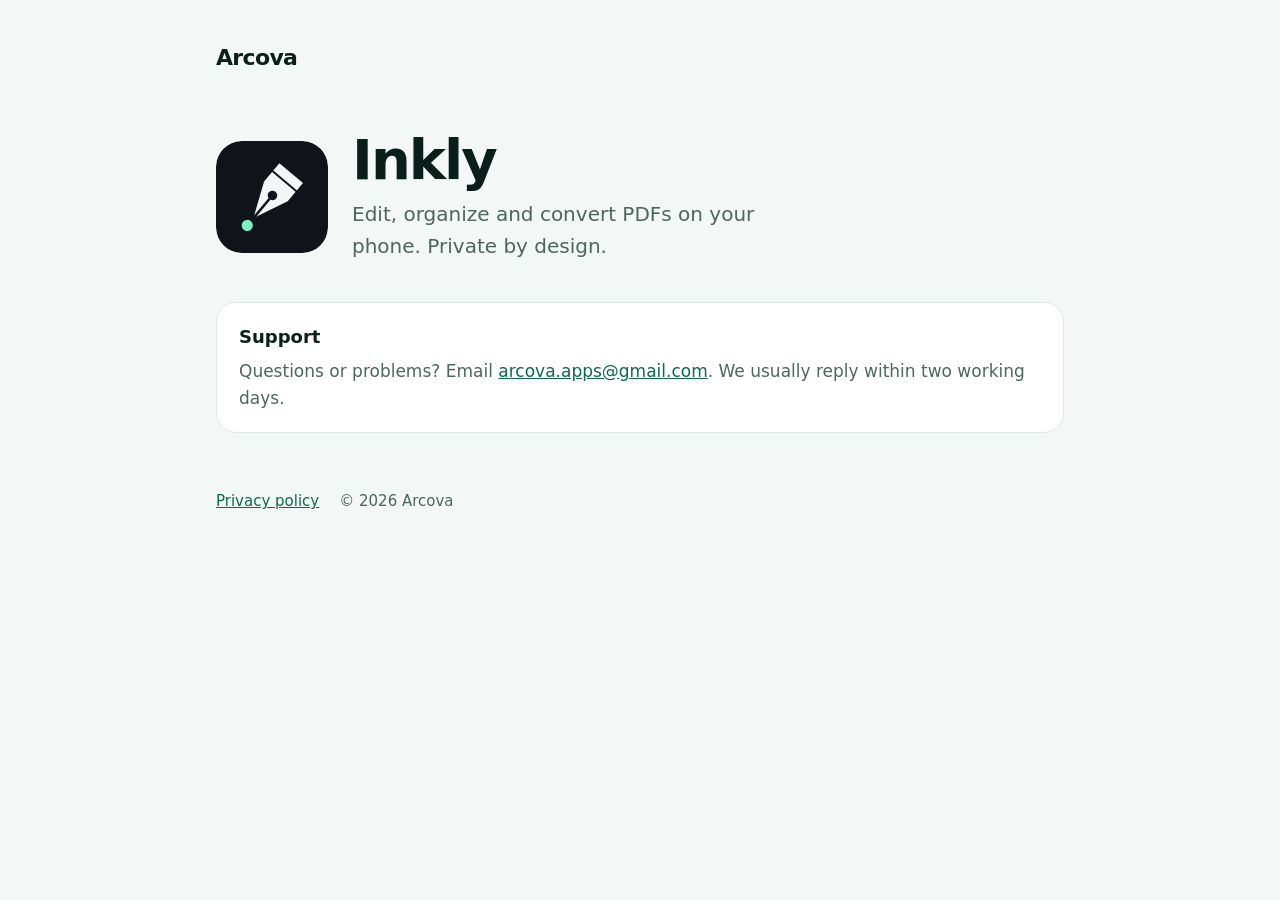
==== index.html @ a943d7a3 "Publish Arcova support page and Inkly privacy policy" ====
<!doctype html>
<html lang="en">
<head>
<meta charset="utf-8">
<meta name="viewport" content="width=device-width, initial-scale=1">
<title>Arcova · Inkly</title>
<meta name="description" content="Arcova makes Inkly, a private PDF editor and file converter for Android and iPhone.">
<link rel="icon" href="inkly.svg" type="image/svg+xml">
<style>
:root{--bg:#F3F7F5;--surface:#FFFFFF;--ink:#0B1F1A;--muted:#4E6660;--line:#E1E9E5;--accent:#0B6B4C;--hero:#0F3D30;--mint:#7CF2C1}
@media (prefers-color-scheme:dark){:root{--bg:#08130F;--surface:#11211B;--ink:#EAF4F0;--muted:#9DB3AB;--line:#1E332B;--accent:#7CF2C1;--hero:#14483A}}
*{box-sizing:border-box}
body{margin:0;background:var(--bg);color:var(--ink);font:17px/1.6 system-ui,-apple-system,"Segoe UI",Roboto,sans-serif}
main{max-width:880px;margin:0 auto;padding:40px 16px 80px}
.brand{font-weight:800;font-size:22px;letter-spacing:-0.03em;margin-bottom:56px}
.app{display:flex;gap:24px;align-items:center;flex-wrap:wrap}
.app img{width:112px;height:112px;border-radius:26px}
h1{font-size:clamp(36px,7vw,56px);line-height:1.05;letter-spacing:-0.035em;margin:0}
.lead{font-size:20px;color:var(--muted);margin:8px 0 0;max-width:34ch}
.card{margin-top:40px;background:var(--surface);border:1px solid var(--line);border-radius:20px;padding:20px 22px}
.card h2{margin:0 0 6px;font-size:18px}
.card p{margin:0;color:var(--muted)}
a{color:var(--accent)}
footer{margin-top:56px;color:var(--muted);font-size:15px;display:flex;gap:20px;flex-wrap:wrap}
</style>
</head>
<body>
<main>
<div class="brand">Arcova</div>
<div class="app">
<img src="inkly.svg" alt="Inkly app icon">
<div>
<h1>Inkly</h1>
<p class="lead">Edit, organize and convert PDFs on your phone. Private by design.</p>
</div>
</div>
<div class="card">
<h2>Support</h2>
<p>Questions or problems? Email <a href="mailto:arcova.apps@gmail.com">arcova.apps@gmail.com</a>. We usually reply within two working days.</p>
</div>
<footer><a href="privacy/">Privacy policy</a><span>© 2026 Arcova</span></footer>
</main>
</body>
</html>
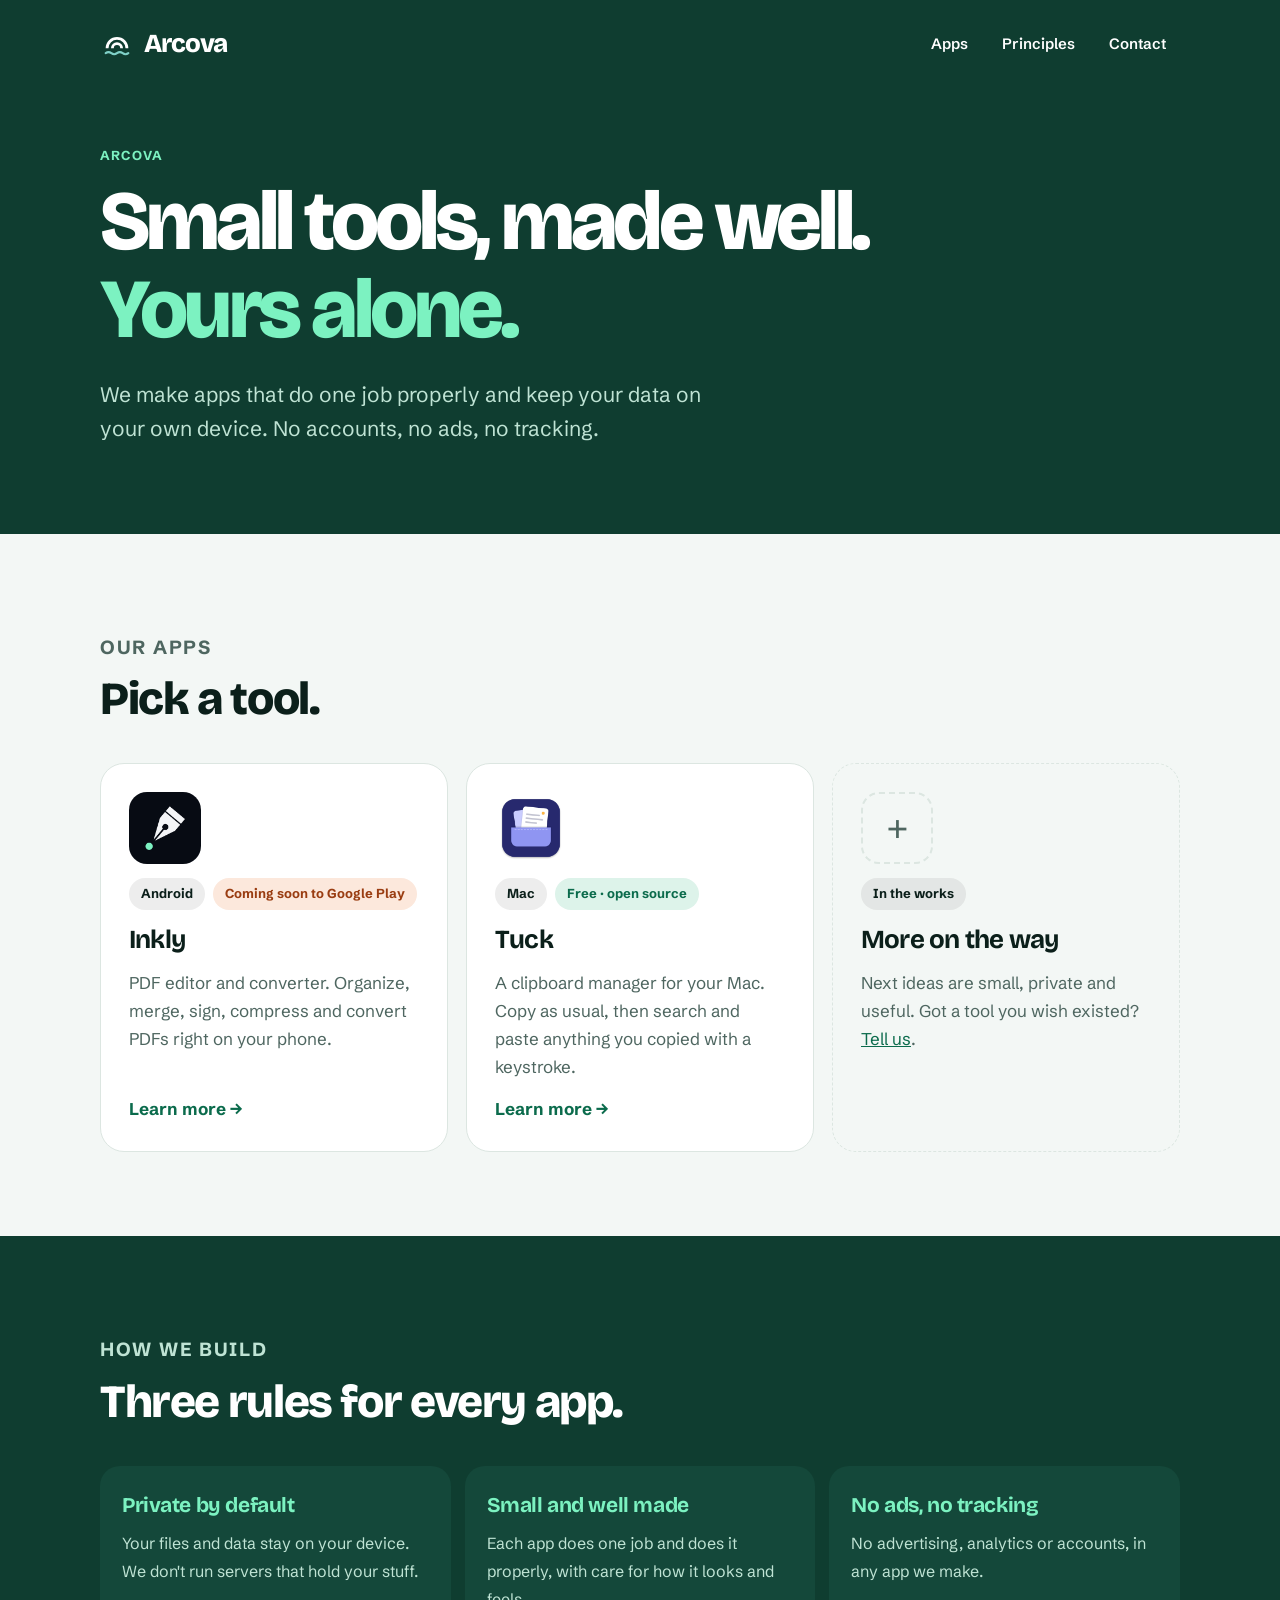
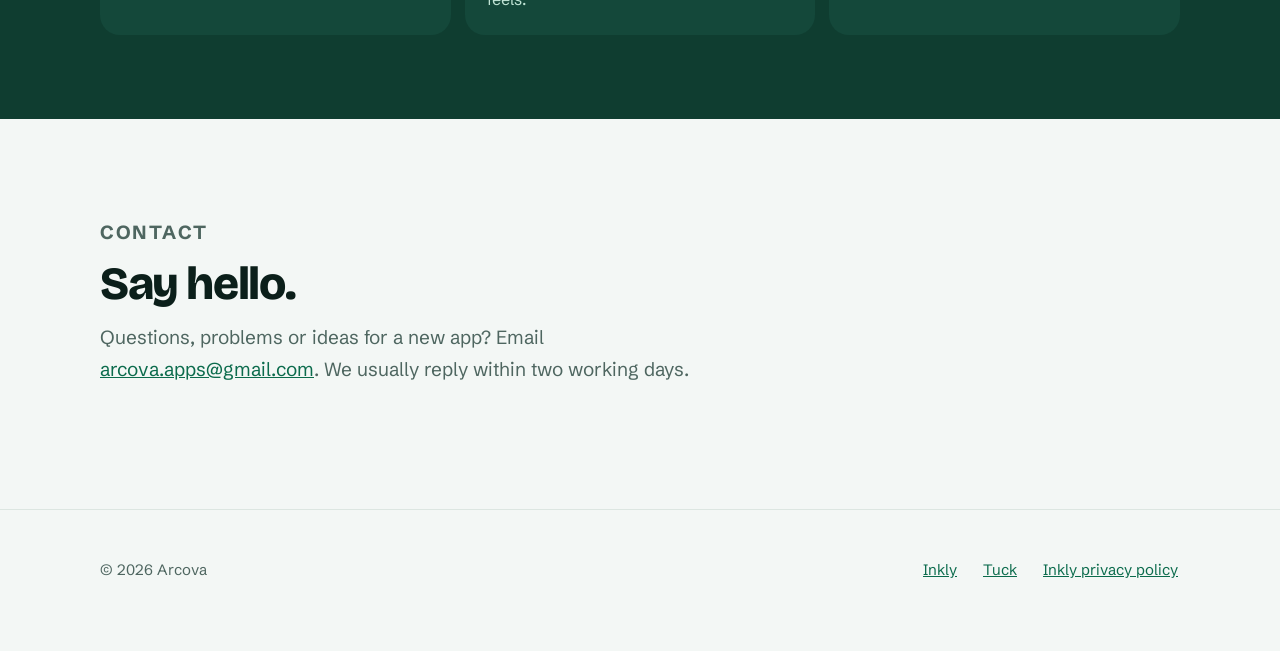
==== commit d7b6ce5e: "Turn the site into an Arcova app hub with Inkly and Tuck pages" ====
--- a/index.html
+++ b/index.html
@@ -3,42 +3,115 @@
 <head>
 <meta charset="utf-8">
 <meta name="viewport" content="width=device-width, initial-scale=1">
-<title>Arcova · Inkly</title>
-<meta name="description" content="Arcova makes Inkly, a private PDF editor and file converter for Android and iPhone.">
+<title>Arcova · Small, private tools</title>
+<meta name="description" content="Arcova makes small, well-made apps that keep your data on your device. Inkly for PDFs on your phone, Tuck for your Mac's clipboard.">
+<meta property="og:type" content="website">
+<meta property="og:title" content="Arcova: small, private tools">
+<meta property="og:description" content="Apps that work on your device, with no accounts, ads or tracking.">
+<meta property="og:url" content="https://aswin099.github.io/arcova/">
+<meta property="og:image" content="https://aswin099.github.io/arcova/img/og.png">
+<meta name="twitter:card" content="summary_large_image">
+<meta name="theme-color" content="#0F3D30">
 <link rel="icon" href="inkly.svg" type="image/svg+xml">
-<style>
-:root{--bg:#F3F7F5;--surface:#FFFFFF;--ink:#0B1F1A;--muted:#4E6660;--line:#E1E9E5;--accent:#0B6B4C;--hero:#0F3D30;--mint:#7CF2C1}
-@media (prefers-color-scheme:dark){:root{--bg:#08130F;--surface:#11211B;--ink:#EAF4F0;--muted:#9DB3AB;--line:#1E332B;--accent:#7CF2C1;--hero:#14483A}}
-*{box-sizing:border-box}
-body{margin:0;background:var(--bg);color:var(--ink);font:17px/1.6 system-ui,-apple-system,"Segoe UI",Roboto,sans-serif}
-main{max-width:880px;margin:0 auto;padding:40px 16px 80px}
-.brand{font-weight:800;font-size:22px;letter-spacing:-0.03em;margin-bottom:56px}
-.app{display:flex;gap:24px;align-items:center;flex-wrap:wrap}
-.app img{width:112px;height:112px;border-radius:26px}
-h1{font-size:clamp(36px,7vw,56px);line-height:1.05;letter-spacing:-0.035em;margin:0}
-.lead{font-size:20px;color:var(--muted);margin:8px 0 0;max-width:34ch}
-.card{margin-top:40px;background:var(--surface);border:1px solid var(--line);border-radius:20px;padding:20px 22px}
-.card h2{margin:0 0 6px;font-size:18px}
-.card p{margin:0;color:var(--muted)}
-a{color:var(--accent)}
-footer{margin-top:56px;color:var(--muted);font-size:15px;display:flex;gap:20px;flex-wrap:wrap}
-</style>
+<link rel="preload" href="fonts/bricolage.woff2" as="font" type="font/woff2" crossorigin>
+<link rel="stylesheet" href="site.css">
 </head>
 <body>
+
+<header class="hero hub-hero">
+  <div class="wrap">
+    <div class="top">
+      <a class="brand" href="./" aria-label="Arcova home">
+        <svg viewBox="0 0 48 48" fill="none" stroke-width="4" aria-hidden="true"><path d="M10 30A14 14 0 0 1 38 30M17.5 30A6.5 6.5 0 0 1 30.5 30" stroke="currentColor"/><path d="M8 37q4-3 8 0t8 0 8 0 8 0" stroke="#7FD1C7" stroke-width="3" stroke-linecap="round"/></svg>
+        Arcova
+      </a>
+      <nav aria-label="Main">
+        <ul>
+          <li><a href="#apps">Apps</a></li>
+          <li><a href="#principles">Principles</a></li>
+          <li><a href="#contact">Contact</a></li>
+        </ul>
+      </nav>
+    </div>
+    <div style="padding:56px 0 24px;max-width:780px">
+      <p class="eyebrow">Arcova</p>
+      <h1>Small tools, made well. <em>Yours alone.</em></h1>
+      <p class="lead">We make apps that do one job properly and keep your data on your own device. No accounts, no ads, no tracking.</p>
+    </div>
+  </div>
+</header>
+
 <main>
-<div class="brand">Arcova</div>
-<div class="app">
-<img src="inkly.svg" alt="Inkly app icon">
-<div>
-<h1>Inkly</h1>
-<p class="lead">Edit, organize and convert PDFs on your phone. Private by design.</p>
-</div>
-</div>
-<div class="card">
-<h2>Support</h2>
-<p>Questions or problems? Email <a href="mailto:arcova.apps@gmail.com">arcova.apps@gmail.com</a>. We usually reply within two working days.</p>
-</div>
-<footer><a href="privacy/">Privacy policy</a><span>© 2026 Arcova</span></footer>
+<section id="apps">
+  <div class="wrap">
+    <div class="head">
+      <p class="eyebrow">Our apps</p>
+      <h2>Pick a tool.</h2>
+    </div>
+    <div class="apps">
+
+      <article class="app-card">
+        <img src="img/icon.png" width="72" height="72" alt="">
+        <div class="badges"><span class="badge">Android</span><span class="badge soon">Coming soon to Google Play</span></div>
+        <h3><a href="inkly/">Inkly</a></h3>
+        <p>PDF editor and converter. Organize, merge, sign, compress and convert PDFs right on your phone.</p>
+        <span class="more" aria-hidden="true">Learn more →</span>
+      </article>
+
+      <article class="app-card">
+        <img src="img/tuck-icon.png" width="72" height="72" alt="">
+        <div class="badges"><span class="badge">Mac</span><span class="badge live">Free · open source</span></div>
+        <h3><a href="tuck/">Tuck</a></h3>
+        <p>A clipboard manager for your Mac. Copy as usual, then search and paste anything you copied with a keystroke.</p>
+        <span class="more" aria-hidden="true">Learn more →</span>
+      </article>
+
+      <article class="app-card next">
+        <div class="plus" aria-hidden="true">+</div>
+        <div class="badges"><span class="badge">In the works</span></div>
+        <h3>More on the way</h3>
+        <p>Next ideas are small, private and useful. Got a tool you wish existed? <a class="mail" href="mailto:arcova.apps@gmail.com?subject=App%20idea">Tell us</a>.</p>
+      </article>
+
+    </div>
+  </div>
+</section>
+
+<section class="band" id="principles">
+  <div class="wrap">
+    <div class="head">
+      <p class="eyebrow">How we build</p>
+      <h2>Three rules for every app.</h2>
+    </div>
+    <ul class="facts">
+      <li><b>Private by default</b><span>Your files and data stay on your device. We don't run servers that hold your stuff.</span></li>
+      <li><b>Small and well made</b><span>Each app does one job and does it properly, with care for how it looks and feels.</span></li>
+      <li><b>No ads, no tracking</b><span>No advertising, analytics or accounts, in any app we make.</span></li>
+    </ul>
+  </div>
+</section>
+
+<section id="contact">
+  <div class="wrap">
+    <div class="head">
+      <p class="eyebrow">Contact</p>
+      <h2>Say hello.</h2>
+      <p>Questions, problems or ideas for a new app? Email <a href="mailto:arcova.apps@gmail.com">arcova.apps@gmail.com</a>. We usually reply within two working days.</p>
+    </div>
+  </div>
+</section>
 </main>
+
+<footer>
+  <div class="wrap">
+    <span>© 2026 Arcova</span>
+    <ul>
+      <li><a href="inkly/">Inkly</a></li>
+      <li><a href="tuck/">Tuck</a></li>
+      <li><a href="privacy/">Inkly privacy policy</a></li>
+    </ul>
+  </div>
+</footer>
+
 </body>
 </html>
--- a/site.css
+++ b/site.css
@@ -0,0 +1,181 @@
+/* Arcova / Inkly site. One stylesheet, no scripts, no third-party requests. */
+@font-face{font-family:Bricolage;src:url(fonts/bricolage.woff2) format("woff2");font-weight:200 800;font-display:swap}
+@font-face{font-family:Schibsted;src:url(fonts/schibsted.woff2) format("woff2");font-weight:400 900;font-display:swap}
+
+:root{
+  color-scheme:light dark;
+  --bg:#F3F7F5;--surface:#FFFFFF;--ink:#0B1F1A;--muted:#4E6660;--line:#DCE6E1;
+  --accent:#0B6B4C;--mint:#7CF2C1;--forest:#0F3D30;--forest-2:#14483A;--on-forest:#FFFFFF;--on-forest-muted:#BFE3D4;
+  --radius:20px;--wrap:1120px;
+  --display:Bricolage,"Avenir Next",system-ui,sans-serif;
+  --body:Schibsted,system-ui,-apple-system,"Segoe UI",Roboto,sans-serif;
+}
+@media (prefers-color-scheme:dark){
+  :root{--bg:#08130F;--surface:#11211B;--ink:#EAF4F0;--muted:#9DB3AB;--line:#1E332B;--accent:#7CF2C1;--forest:#0F3D30;--forest-2:#14483A}
+}
+*{box-sizing:border-box}
+html{scroll-behavior:smooth;-webkit-text-size-adjust:100%}
+@media (prefers-reduced-motion:reduce){html{scroll-behavior:auto}*{animation:none!important;transition:none!important}}
+body{margin:0;background:var(--bg);color:var(--ink);font:17px/1.65 var(--body)}
+img{max-width:100%;height:auto;display:block}
+a{color:var(--accent)}
+a:focus-visible,summary:focus-visible{outline:3px solid var(--mint);outline-offset:3px;border-radius:6px}
+.wrap{max-width:var(--wrap);margin:0 auto;padding:0 20px}
+.sr{position:absolute;width:1px;height:1px;overflow:hidden;clip:rect(0 0 0 0);white-space:nowrap}
+h1,h2,h3{font-family:var(--display);letter-spacing:-.03em;line-height:1.05;margin:0}
+h2{font-size:clamp(30px,5vw,46px);font-weight:800}
+h3{font-size:20px;font-weight:700;letter-spacing:-.02em;line-height:1.2}
+p{margin:0}
+.eyebrow{font-size:13px;font-weight:700;letter-spacing:.09em;text-transform:uppercase;color:var(--accent);margin-bottom:12px}
+.lead{font-size:clamp(18px,2.4vw,21px);color:var(--muted);max-width:44ch}
+
+/* header */
+.top{display:flex;align-items:center;justify-content:space-between;padding:22px 0}
+.brand{font-family:var(--display);font-weight:800;font-size:26px;letter-spacing:-.04em;color:inherit;text-decoration:none;display:flex;align-items:center;gap:10px}
+.brand svg{width:34px;height:34px}
+nav ul{display:flex;gap:6px;list-style:none;margin:0;padding:0}
+nav a{display:block;padding:10px 14px;border-radius:999px;text-decoration:none;color:inherit;font-weight:600;font-size:15px}
+nav a:hover{background:rgba(127,127,127,.16)}
+@media (max-width:560px){nav li:nth-child(1){display:none}}
+
+/* hero */
+.hero{background:var(--forest);color:var(--on-forest);overflow:hidden}
+.hero .brand,.hero nav a{color:var(--on-forest)}
+.hero-grid{display:grid;gap:40px;align-items:center;padding:28px 0 0}
+@media (min-width:900px){.hero-grid{grid-template-columns:1.05fr .95fr;padding-top:36px}}
+.hero h1{font-size:clamp(44px,8vw,84px);font-weight:800;letter-spacing:-.045em}
+.hero h1 em{font-style:normal;color:var(--mint)}
+.hero .lead{color:var(--on-forest-muted);margin-top:22px}
+.hero .eyebrow{color:var(--mint)}
+.cta{display:flex;flex-wrap:wrap;gap:12px;margin-top:30px;align-items:center}
+.pill{display:inline-flex;align-items:center;gap:10px;padding:14px 22px;border-radius:999px;font-weight:700;font-size:16px;text-decoration:none}
+.pill.main{background:var(--mint);color:#0B1F1A}
+.pill.ghost{border:1.5px solid rgba(255,255,255,.35);color:var(--on-forest)}
+.pill svg{width:20px;height:20px}
+.note{color:var(--on-forest-muted);font-size:14px;margin-top:14px}
+.phones{position:relative;height:calc(min(250px,46vw)*2.05);display:flex;justify-content:center;align-items:flex-end}
+.phone{position:absolute;bottom:-60px;width:min(250px,46vw);aspect-ratio:9/19.4;background:#0B0C0E;border-radius:38px;padding:8px;box-shadow:0 30px 60px rgba(0,0,0,.35)}
+.phone img{width:100%;height:100%;border-radius:30px;object-fit:cover;object-position:top}
+.phone.front{left:50%;transform:translateX(-22%);z-index:2}
+.phone.back{left:50%;transform:translateX(-92%) scale(.9) rotate(-4deg);transform-origin:bottom center;opacity:.95}
+.phone.third{display:none}
+@media (max-width:560px){.phone.back{transform:translateX(-84%) scale(.88) rotate(-4deg)}.phone.front{transform:translateX(-14%)}}
+
+/* sections */
+section{padding:84px 0}
+.head{max-width:640px;margin-bottom:40px}
+.head p{color:var(--muted);margin-top:14px;font-size:19px}
+.grid{display:grid;gap:16px;grid-template-columns:repeat(auto-fit,minmax(min(100%,300px),1fr))}
+.card{background:var(--surface);border:1px solid var(--line);border-radius:var(--radius);padding:24px}
+.card .ic{width:48px;height:48px;border-radius:50%;display:grid;place-items:center;margin-bottom:18px;background:#DDF3EA;color:#0B6B4C}
+.card .ic.b{background:#E0EEFB;color:#1B5C9E}.card .ic.p{background:#ECE3F5;color:#5D4A8A}.card .ic.o{background:#FCE8DC;color:#9A3D12}.card .ic.y{background:#F7F0D4;color:#6E5600}
+@media (prefers-color-scheme:dark){.card .ic{background:#15372B;color:#7CF2C1}.card .ic.b{background:#172838;color:#8CC4FF}.card .ic.p{background:#2A2236;color:#C9A6F2}.card .ic.o{background:#33231A;color:#FFB38A}.card .ic.y{background:#2E2914;color:#EBD27A}}
+.card svg{width:24px;height:24px}
+.card p{color:var(--muted);margin-top:8px;font-size:16px}
+
+/* gallery */
+.gallery{display:flex;gap:18px;overflow-x:auto;scroll-snap-type:x mandatory;padding:6px 20px 24px;margin:0 -20px;-webkit-overflow-scrolling:touch}
+.gallery figure{margin:0;flex:0 0 min(260px,68vw);scroll-snap-align:center}
+.gallery img{border-radius:28px;box-shadow:0 14px 34px rgba(11,31,26,.18);aspect-ratio:9/16;object-fit:cover;width:100%}
+@media (min-width:1000px){.gallery{overflow:visible;justify-content:space-between}.gallery figure{flex:1 1 0}}
+
+/* privacy band */
+.band{background:var(--forest);color:var(--on-forest)}
+.band .eyebrow{color:var(--mint)}
+.band .head p{color:var(--on-forest-muted)}
+.facts{display:grid;gap:14px;grid-template-columns:repeat(auto-fit,minmax(min(100%,230px),1fr));list-style:none;margin:0;padding:0}
+.facts li{background:var(--forest-2);border-radius:var(--radius);padding:22px}
+.facts b{display:block;font-family:var(--display);font-size:21px;letter-spacing:-.02em;margin-bottom:6px;color:var(--mint)}
+.facts span{color:var(--on-forest-muted);font-size:16px}
+.band a{color:var(--mint)}
+
+/* themes */
+.themes{display:flex;flex-wrap:wrap;gap:12px}
+.theme{display:flex;align-items:center;gap:10px;background:var(--surface);border:1px solid var(--line);border-radius:999px;padding:8px 18px 8px 8px;font-weight:600}
+.theme i{display:flex;border-radius:999px;overflow:hidden;width:44px;height:28px}
+.theme i b{flex:1}
+
+/* faq */
+details{background:var(--surface);border:1px solid var(--line);border-radius:16px;padding:0 22px;margin-bottom:10px}
+summary{cursor:pointer;list-style:none;padding:20px 0;font-weight:700;font-size:18px;display:flex;justify-content:space-between;gap:16px;align-items:center}
+summary::-webkit-details-marker{display:none}
+summary::after{content:"+";font-size:26px;line-height:1;color:var(--accent);flex:none}
+details[open] summary::after{content:"–"}
+details p{color:var(--muted);padding:0 0 22px;max-width:62ch}
+
+/* footer */
+footer{border-top:1px solid var(--line);padding:36px 0 56px;color:var(--muted);font-size:15px}
+footer .wrap{display:flex;flex-wrap:wrap;gap:12px 28px;justify-content:space-between;align-items:center}
+footer ul{display:flex;gap:22px;list-style:none;margin:0;padding:0;flex-wrap:wrap}
+
+/* privacy page */
+.doc{max-width:740px;margin:0 auto;padding:48px 20px 80px}
+.doc h1{font-size:clamp(36px,6vw,54px);font-weight:800;margin-bottom:10px}
+.doc h2{font-size:24px;letter-spacing:-.02em;margin:44px 0 10px}
+.doc p,.doc li{margin:0 0 12px}
+.doc ul{padding-left:22px;margin:0 0 12px}
+.meta{color:var(--muted);margin-bottom:30px}
+.glance{background:var(--forest);color:var(--on-forest);border-radius:var(--radius);padding:22px 24px;margin:0 0 30px}
+.glance strong{color:var(--mint)}
+.toc{display:flex;flex-wrap:wrap;gap:8px;margin:0 0 6px;padding:0;list-style:none}
+.toc a{display:block;padding:7px 14px;border:1px solid var(--line);border-radius:999px;text-decoration:none;color:inherit;font-size:15px;font-weight:600;background:var(--surface)}
+.toc a:hover{border-color:var(--accent)}
+.doc .top{padding:22px 0}
+
+/* comfortable tap targets for plain text links */
+footer a,.band p a{display:inline-block;padding:12px 2px}
+.doc .toc{padding-left:0}
+
+/* ---- app hub ---- */
+.hub-hero .lead{max-width:50ch}
+.apps{display:grid;gap:18px;grid-template-columns:repeat(auto-fit,minmax(min(100%,320px),1fr))}
+.app-card{position:relative;background:var(--surface);border:1px solid var(--line);border-radius:24px;padding:28px;display:flex;flex-direction:column;gap:14px;transition:transform .2s,border-color .2s}
+.app-card:hover{transform:translateY(-3px);border-color:var(--accent)}
+.app-card img{width:72px;height:72px;border-radius:18px}
+.app-card h3{font-size:26px;letter-spacing:-.03em}
+.app-card h3 a{color:inherit;text-decoration:none}
+.app-card h3 a::after{content:"";position:absolute;inset:0;border-radius:24px}
+.app-card p{color:var(--muted);font-size:17px}
+.app-card .more{margin-top:auto;font-weight:700;color:var(--accent)}
+.badges{display:flex;flex-wrap:wrap;gap:8px}
+.badge{font-size:13px;font-weight:700;padding:5px 12px;border-radius:999px;background:rgba(127,127,127,.14);color:var(--ink)}
+.badge.live{background:#DDF3EA;color:#0B6B4C}
+.badge.soon{background:#FCE8DC;color:#9A3D12}
+@media (prefers-color-scheme:dark){.badge.live{background:#15372B;color:#7CF2C1}.badge.soon{background:#33231A;color:#FFB38A}}
+.app-card.next{border-style:dashed;background:transparent}
+.app-card.next:hover{transform:none;border-color:var(--line)}
+.app-card.next .plus{width:72px;height:72px;border-radius:18px;border:2px dashed var(--line);display:grid;place-items:center;font-size:36px;color:var(--muted)}
+.app-card.next a.mail{position:relative;z-index:1}
+.hub-hero{padding-bottom:64px}
+
+/* ---- Tuck: indigo and amber ---- */
+.t-tuck{--bg:#F6F5FF;--surface:#FFFFFF;--ink:#14153A;--muted:#3B3D78;--line:#E1E0F5;--accent:#2B2D6E;--mint:#FFB547;--forest:#2B2D6E;--forest-2:#3A3D8A;--on-forest-muted:#D4D6FF}
+@media (prefers-color-scheme:dark){.t-tuck{--bg:#14153A;--surface:#1D1F4A;--ink:#F0F0FF;--muted:#B9BDF7;--line:#2C2F63;--accent:#C9CCFF;--forest:#2B2D6E;--forest-2:#3A3D8A}}
+.t-tuck .pill.main{color:#14153A}
+.t-tuck .card .ic,.t-tuck .card .ic.b,.t-tuck .card .ic.p{background:#E4E5FF;color:#2B2D6E}
+.t-tuck .card .ic.o,.t-tuck .card .ic.y{background:#FFF0D6;color:#7A4A00}
+@media (prefers-color-scheme:dark){.t-tuck .card .ic,.t-tuck .card .ic.b,.t-tuck .card .ic.p{background:#25275A;color:#C9CCFF}.t-tuck .card .ic.o,.t-tuck .card .ic.y{background:#3A2E14;color:#FFB547}}
+.t-tuck .badge.live{background:#E4E5FF;color:#2B2D6E}
+@media (prefers-color-scheme:dark){.t-tuck .badge.live{background:#25275A;color:#C9CCFF}}
+.t-tuck .band a,.t-tuck .hero a.plain{color:var(--mint)}
+.t-tuck .tuck-icon{width:88px;height:88px;border-radius:22px;margin-bottom:22px;box-shadow:0 10px 30px rgba(0,0,0,.3)}
+
+/* Tuck's popup, drawn in HTML (an illustration, not a screenshot) */
+.popup{width:min(360px,86vw);background:rgba(255,255,255,.96);color:#14153A;border-radius:18px;box-shadow:0 30px 60px rgba(0,0,0,.4);padding:10px;font-size:14px;line-height:1.35;border:1px solid rgba(20,21,58,.12)}
+.popup .search{display:flex;align-items:center;gap:8px;padding:10px 12px;border-radius:10px;background:#EEF;color:#3B3D78;margin-bottom:6px}
+.popup ul{list-style:none;margin:0;padding:0}
+.popup li{display:flex;align-items:center;gap:10px;padding:9px 12px;border-radius:9px}
+.popup li.sel{background:rgba(43,45,110,.14)}
+.popup li .pin{width:6px;height:6px;border-radius:50%;background:#FFB547;flex:none}
+.popup li span.t{flex:1;white-space:nowrap;overflow:hidden;text-overflow:ellipsis}
+.popup li kbd{font:600 12px var(--body);color:#5A5F8C}
+.popup .foot{display:flex;gap:14px;padding:8px 12px 2px;color:#5A5F8C;font-size:12px;border-top:1px solid rgba(20,21,58,.1);margin-top:6px}
+.popup .thumb{width:34px;height:22px;border-radius:5px;background:linear-gradient(135deg,#8E94F2,#FFB547);flex:none}
+.stage{display:grid;place-items:center;padding:20px 0 56px}
+kbd.k{display:inline-block;font:600 14px var(--body);padding:2px 9px;border-radius:7px;border:1px solid var(--line);background:var(--surface);min-width:34px;text-align:center}
+.keys{display:grid;gap:10px;grid-template-columns:repeat(auto-fit,minmax(min(100%,300px),1fr))}
+.keys div{display:flex;gap:14px;align-items:center;background:var(--surface);border:1px solid var(--line);border-radius:14px;padding:14px 18px}
+
+/* small screens: keep the header on one line, showing only the last two links when there are four */
+nav a{white-space:nowrap}
+@media (max-width:560px){nav ul:has(li:nth-child(4)) li:nth-child(-n+2){display:none}}
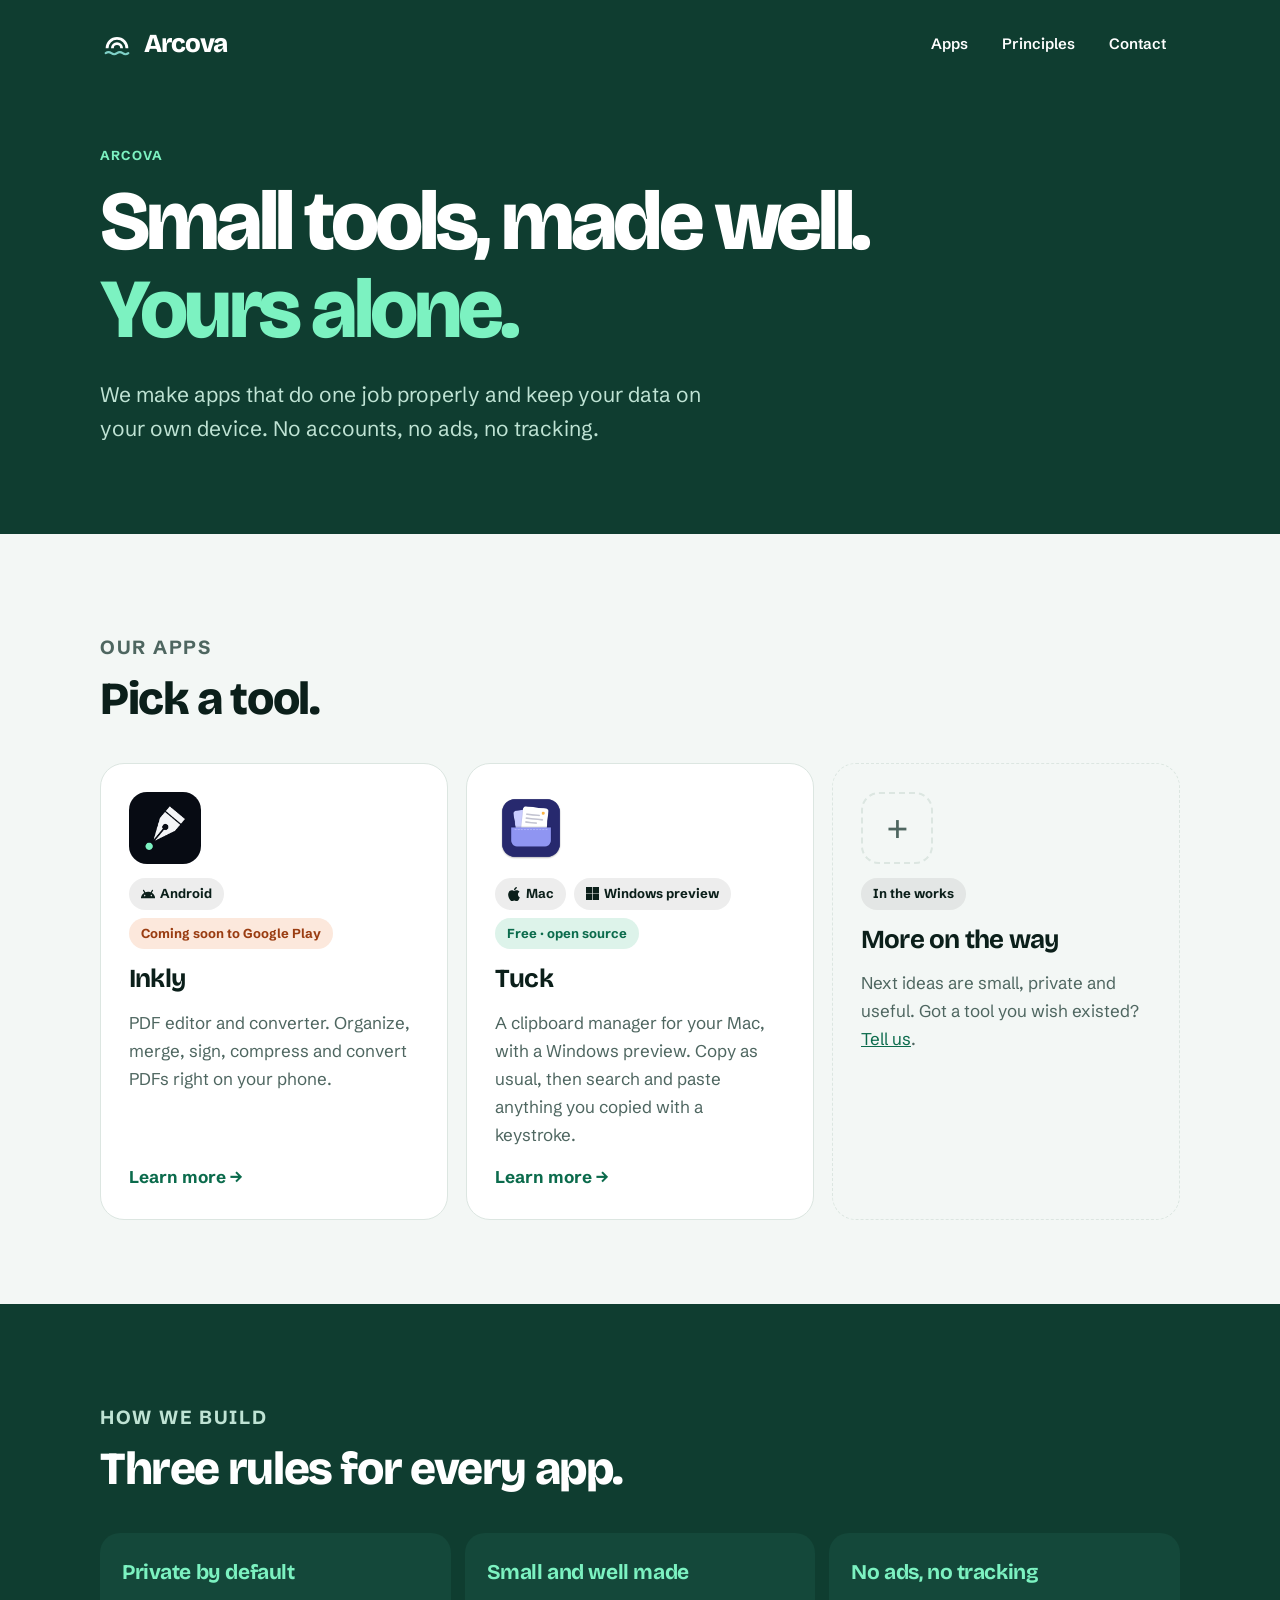
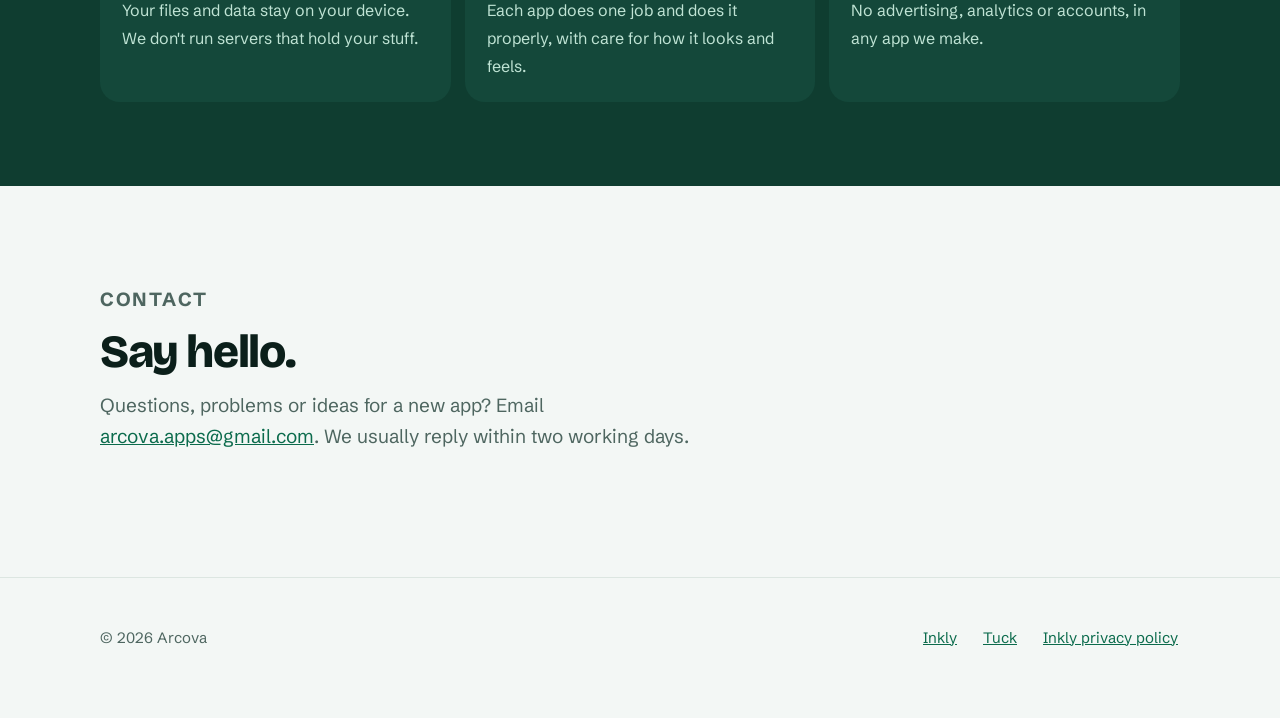
==== commit ff453165: "Show Android, Apple and Windows logos on the app cards and chips" ====
--- a/index.html
+++ b/index.html
@@ -52,7 +52,7 @@
 
       <article class="app-card">
         <img src="img/icon.png" width="72" height="72" alt="">
-        <div class="badges"><span class="badge">Android</span><span class="badge soon">Coming soon to Google Play</span></div>
+        <div class="badges"><span class="badge"><i class="plat android" aria-hidden="true"></i>Android</span><span class="badge soon">Coming soon to Google Play</span></div>
         <h3><a href="inkly/">Inkly</a></h3>
         <p>PDF editor and converter. Organize, merge, sign, compress and convert PDFs right on your phone.</p>
         <span class="more" aria-hidden="true">Learn more →</span>
@@ -60,9 +60,9 @@
 
       <article class="app-card">
         <img src="img/tuck-icon.png" width="72" height="72" alt="">
-        <div class="badges"><span class="badge">Mac</span><span class="badge live">Free · open source</span></div>
+        <div class="badges"><span class="badge"><i class="plat apple" aria-hidden="true"></i>Mac</span><span class="badge"><i class="plat windows" aria-hidden="true"></i>Windows preview</span><span class="badge live">Free · open source</span></div>
         <h3><a href="tuck/">Tuck</a></h3>
-        <p>A clipboard manager for your Mac. Copy as usual, then search and paste anything you copied with a keystroke.</p>
+        <p>A clipboard manager for your Mac, with a Windows preview. Copy as usual, then search and paste anything you copied with a keystroke.</p>
         <span class="more" aria-hidden="true">Learn more →</span>
       </article>
 
--- a/site.css
+++ b/site.css
@@ -179,3 +179,13 @@
 /* small screens: keep the header on one line, showing only the last two links when there are four */
 nav a{white-space:nowrap}
 @media (max-width:560px){nav ul:has(li:nth-child(4)) li:nth-child(-n+2){display:none}}
+
+/* platform logos (Simple Icons glyphs, drawn in the text colour) */
+.plat{display:inline-block;width:1.05em;height:1.05em;vertical-align:-.17em;margin-right:6px;background:currentColor;-webkit-mask:var(--m) center/contain no-repeat;mask:var(--m) center/contain no-repeat}
+.plat.android{--m:url(img/platform/android.svg)}
+.plat.apple{--m:url(img/platform/apple.svg)}
+.plat.windows{--m:url(img/platform/windows.svg)}
+.chips{display:flex;flex-wrap:wrap;gap:10px;margin-top:18px}
+.chip{display:inline-flex;align-items:center;padding:8px 15px;border-radius:999px;border:1px solid rgba(255,255,255,.3);font-size:14px;font-weight:700;color:var(--on-forest)}
+.chip.dim{font-weight:600;border-style:dashed;color:var(--on-forest-muted)}
+.badge .plat{margin-right:5px}
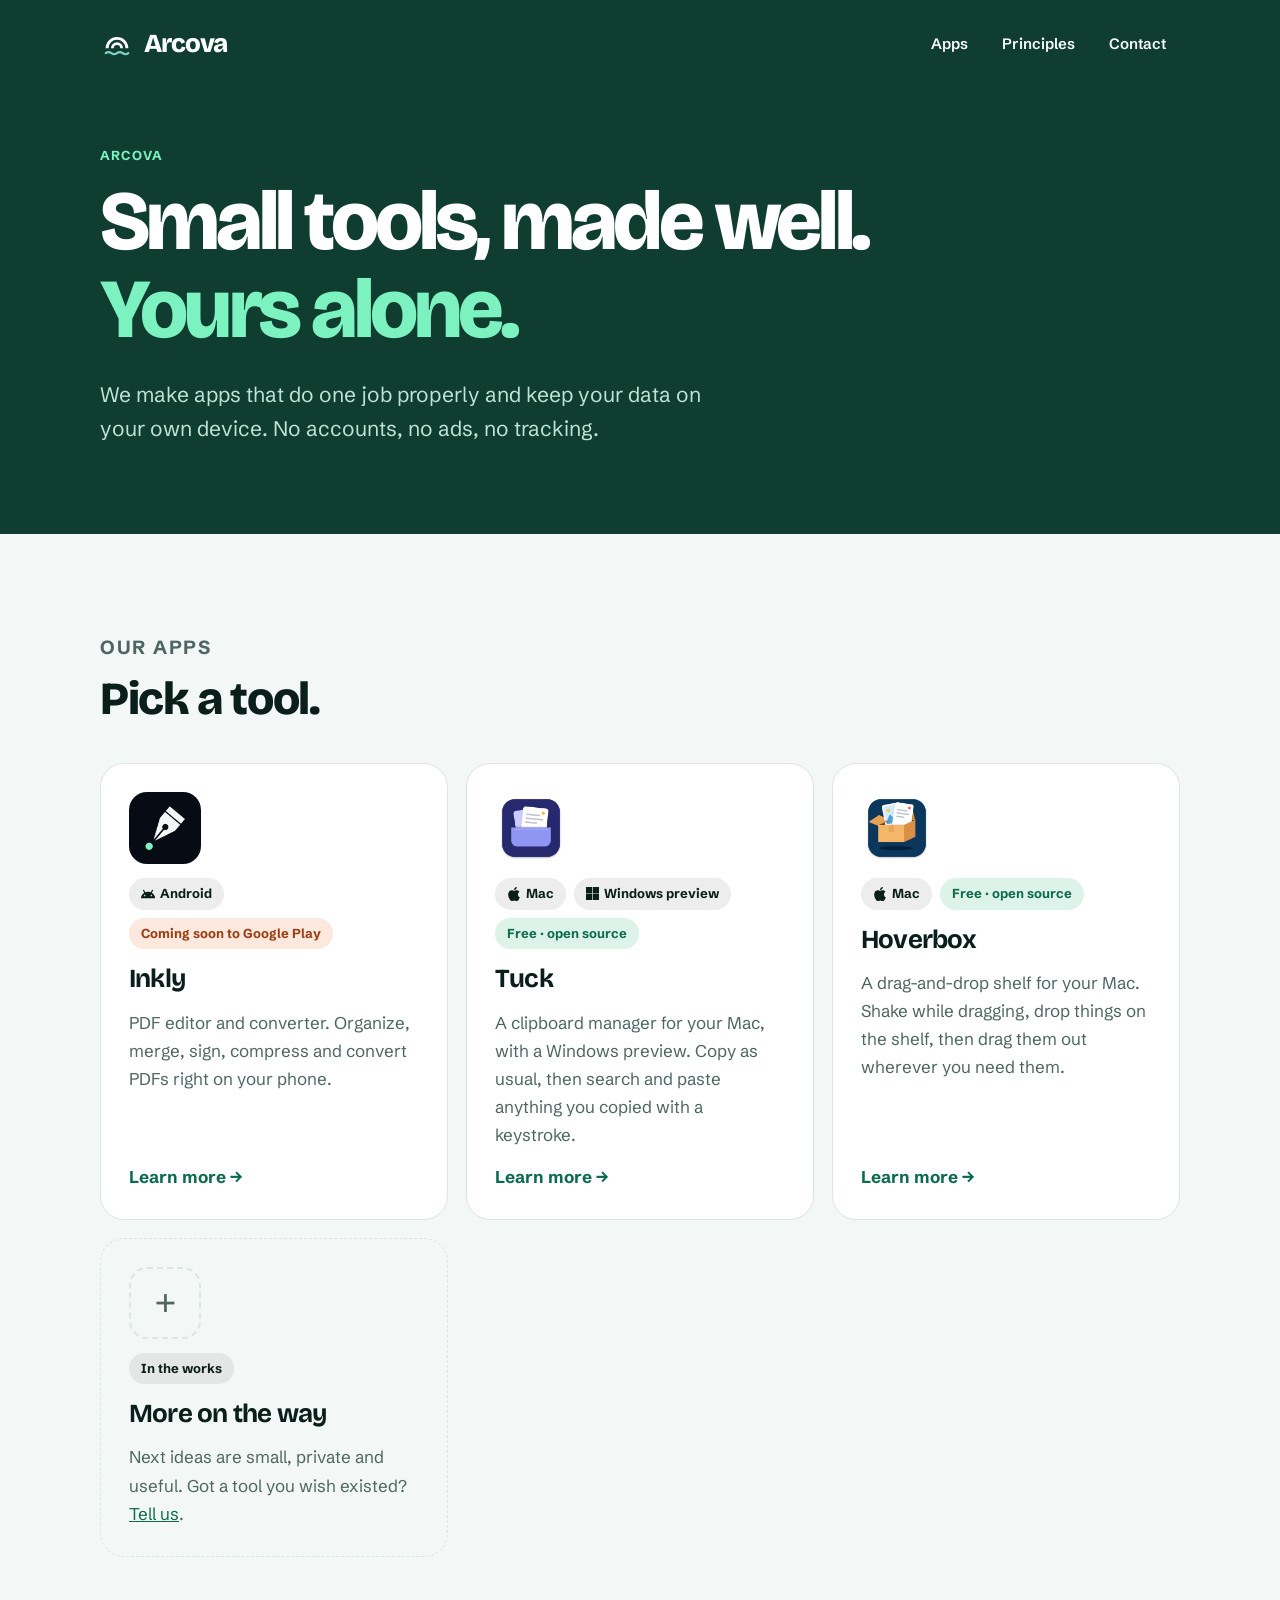
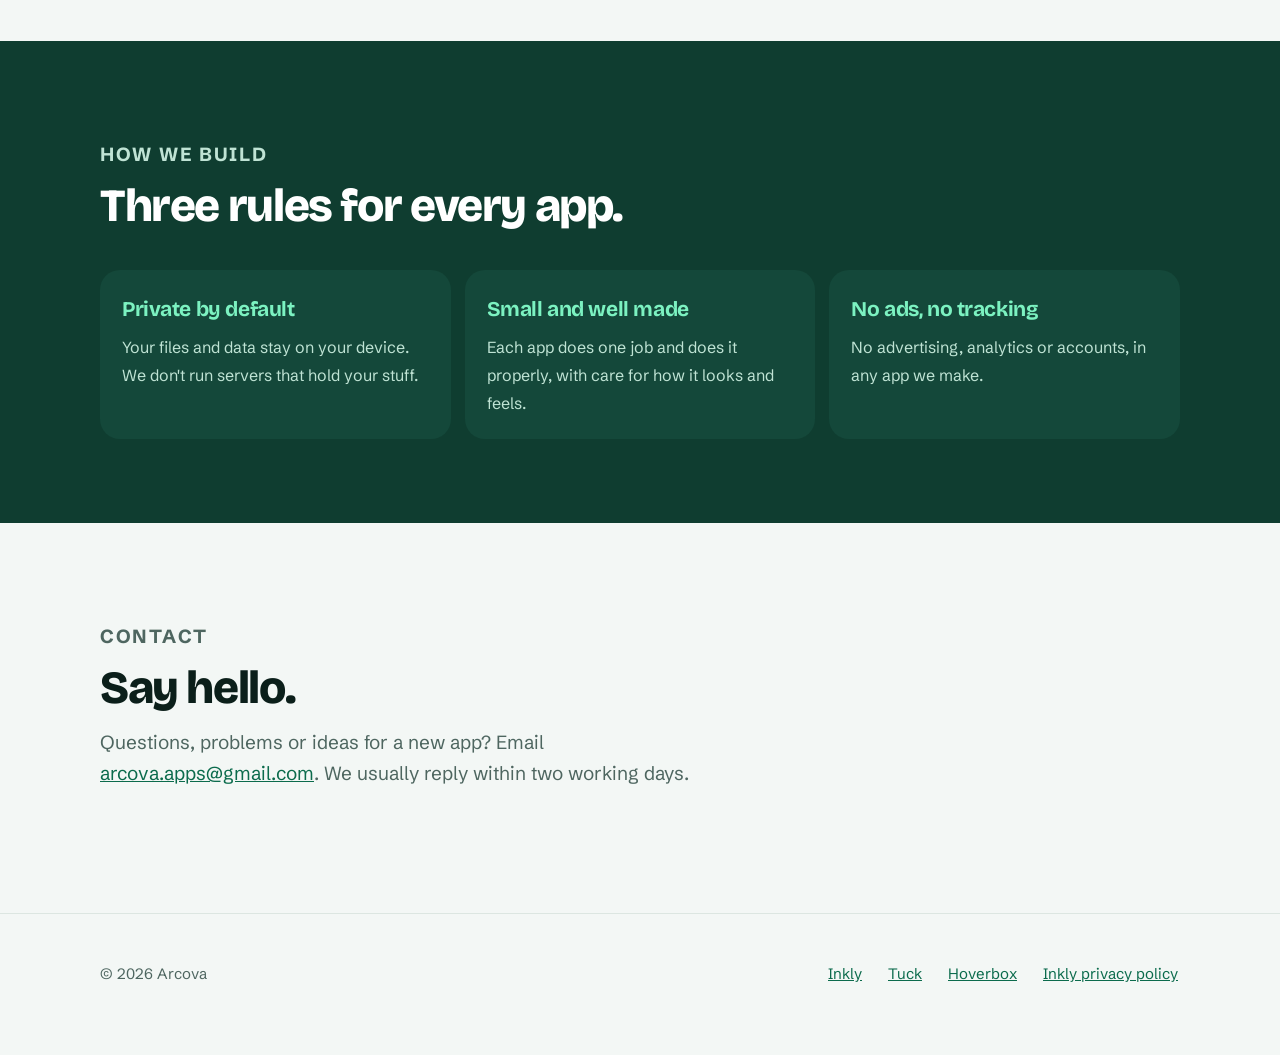
==== commit 41849dc7: "Add Hoverbox: its page, home card and footer link A drag-and-drop shelf for Mac: hoverbox/index.html" ====
--- a/index.html
+++ b/index.html
@@ -4,7 +4,7 @@
 <meta charset="utf-8">
 <meta name="viewport" content="width=device-width, initial-scale=1">
 <title>Arcova · Small, private tools</title>
-<meta name="description" content="Arcova makes small, well-made apps that keep your data on your device. Inkly for PDFs on your phone, Tuck for your Mac's clipboard.">
+<meta name="description" content="Arcova makes small, well-made apps that keep your data on your device. Inkly for PDFs on your phone, Tuck for your Mac's clipboard, Hoverbox for everything you drag.">
 <meta property="og:type" content="website">
 <meta property="og:title" content="Arcova: small, private tools">
 <meta property="og:description" content="Apps that work on your device, with no accounts, ads or tracking.">
@@ -12,7 +12,8 @@
 <meta property="og:image" content="https://aswin099.github.io/arcova/img/og.png">
 <meta name="twitter:card" content="summary_large_image">
 <meta name="theme-color" content="#0F3D30">
-<link rel="icon" href="inkly.svg" type="image/svg+xml">
+<link rel="icon" href="arcova.svg" type="image/svg+xml">
+<link rel="apple-touch-icon" href="img/arcova-icon.png">
 <link rel="preload" href="fonts/bricolage.woff2" as="font" type="font/woff2" crossorigin>
 <link rel="stylesheet" href="site.css">
 </head>
@@ -66,6 +67,14 @@
         <span class="more" aria-hidden="true">Learn more →</span>
       </article>
 
+      <article class="app-card">
+        <img src="img/hoverbox-icon.png" width="72" height="72" alt="">
+        <div class="badges"><span class="badge"><i class="plat apple" aria-hidden="true"></i>Mac</span><span class="badge live">Free · open source</span></div>
+        <h3><a href="hoverbox/">Hoverbox</a></h3>
+        <p>A drag-and-drop shelf for your Mac. Shake while dragging, drop things on the shelf, then drag them out wherever you need them.</p>
+        <span class="more" aria-hidden="true">Learn more →</span>
+      </article>
+
       <article class="app-card next">
         <div class="plus" aria-hidden="true">+</div>
         <div class="badges"><span class="badge">In the works</span></div>
@@ -108,6 +117,7 @@
     <ul>
       <li><a href="inkly/">Inkly</a></li>
       <li><a href="tuck/">Tuck</a></li>
+      <li><a href="hoverbox/">Hoverbox</a></li>
       <li><a href="privacy/">Inkly privacy policy</a></li>
     </ul>
   </div>
--- a/site.css
+++ b/site.css
@@ -160,6 +160,19 @@
 .t-tuck .band a,.t-tuck .hero a.plain{color:var(--mint)}
 .t-tuck .tuck-icon{width:88px;height:88px;border-radius:22px;margin-bottom:22px;box-shadow:0 10px 30px rgba(0,0,0,.3)}
 
+/* Hoverbox: ocean blue and cardboard */
+.t-hoverbox{--bg:#F4F8FC;--surface:#FFFFFF;--ink:#0F2338;--muted:#3E5B77;--line:#DCE6F0;--accent:#143A5C;--mint:#F4B66A;--forest:#143A5C;--forest-2:#1E4E78;--on-forest-muted:#CFE2F5}
+@media (prefers-color-scheme:dark){.t-hoverbox{--bg:#0D1F31;--surface:#142B43;--ink:#EEF5FB;--muted:#A9C3DA;--line:#23405C;--accent:#CFEAFF;--forest:#143A5C;--forest-2:#1E4E78}}
+.t-hoverbox .pill.main{color:#0F2338}
+.t-hoverbox .card .ic,.t-hoverbox .card .ic.b,.t-hoverbox .card .ic.p{background:#E1ECF7;color:#143A5C}
+.t-hoverbox .card .ic.o,.t-hoverbox .card .ic.y{background:#FDF0DF;color:#7A4A12}
+@media (prefers-color-scheme:dark){.t-hoverbox .card .ic,.t-hoverbox .card .ic.b,.t-hoverbox .card .ic.p{background:#1D3A57;color:#CFEAFF}.t-hoverbox .card .ic.o,.t-hoverbox .card .ic.y{background:#3A2A14;color:#F4B66A}}
+.t-hoverbox .badge.live{background:#E1ECF7;color:#143A5C}
+@media (prefers-color-scheme:dark){.t-hoverbox .badge.live{background:#1D3A57;color:#CFEAFF}}
+.t-hoverbox .band a,.t-hoverbox .hero a.plain{color:var(--mint)}
+.t-hoverbox .hoverbox-icon{width:88px;height:88px;border-radius:22px;margin-bottom:22px;box-shadow:0 10px 30px rgba(0,0,0,.3)}
+.shelf-shot{width:min(450px,88vw);height:auto;filter:drop-shadow(0 30px 50px rgba(0,0,0,.45))}
+
 /* Tuck's popup, drawn in HTML (an illustration, not a screenshot) */
 .popup{width:min(360px,86vw);background:rgba(255,255,255,.96);color:#14153A;border-radius:18px;box-shadow:0 30px 60px rgba(0,0,0,.4);padding:10px;font-size:14px;line-height:1.35;border:1px solid rgba(20,21,58,.12)}
 .popup .search{display:flex;align-items:center;gap:8px;padding:10px 12px;border-radius:10px;background:#EEF;color:#3B3D78;margin-bottom:6px}
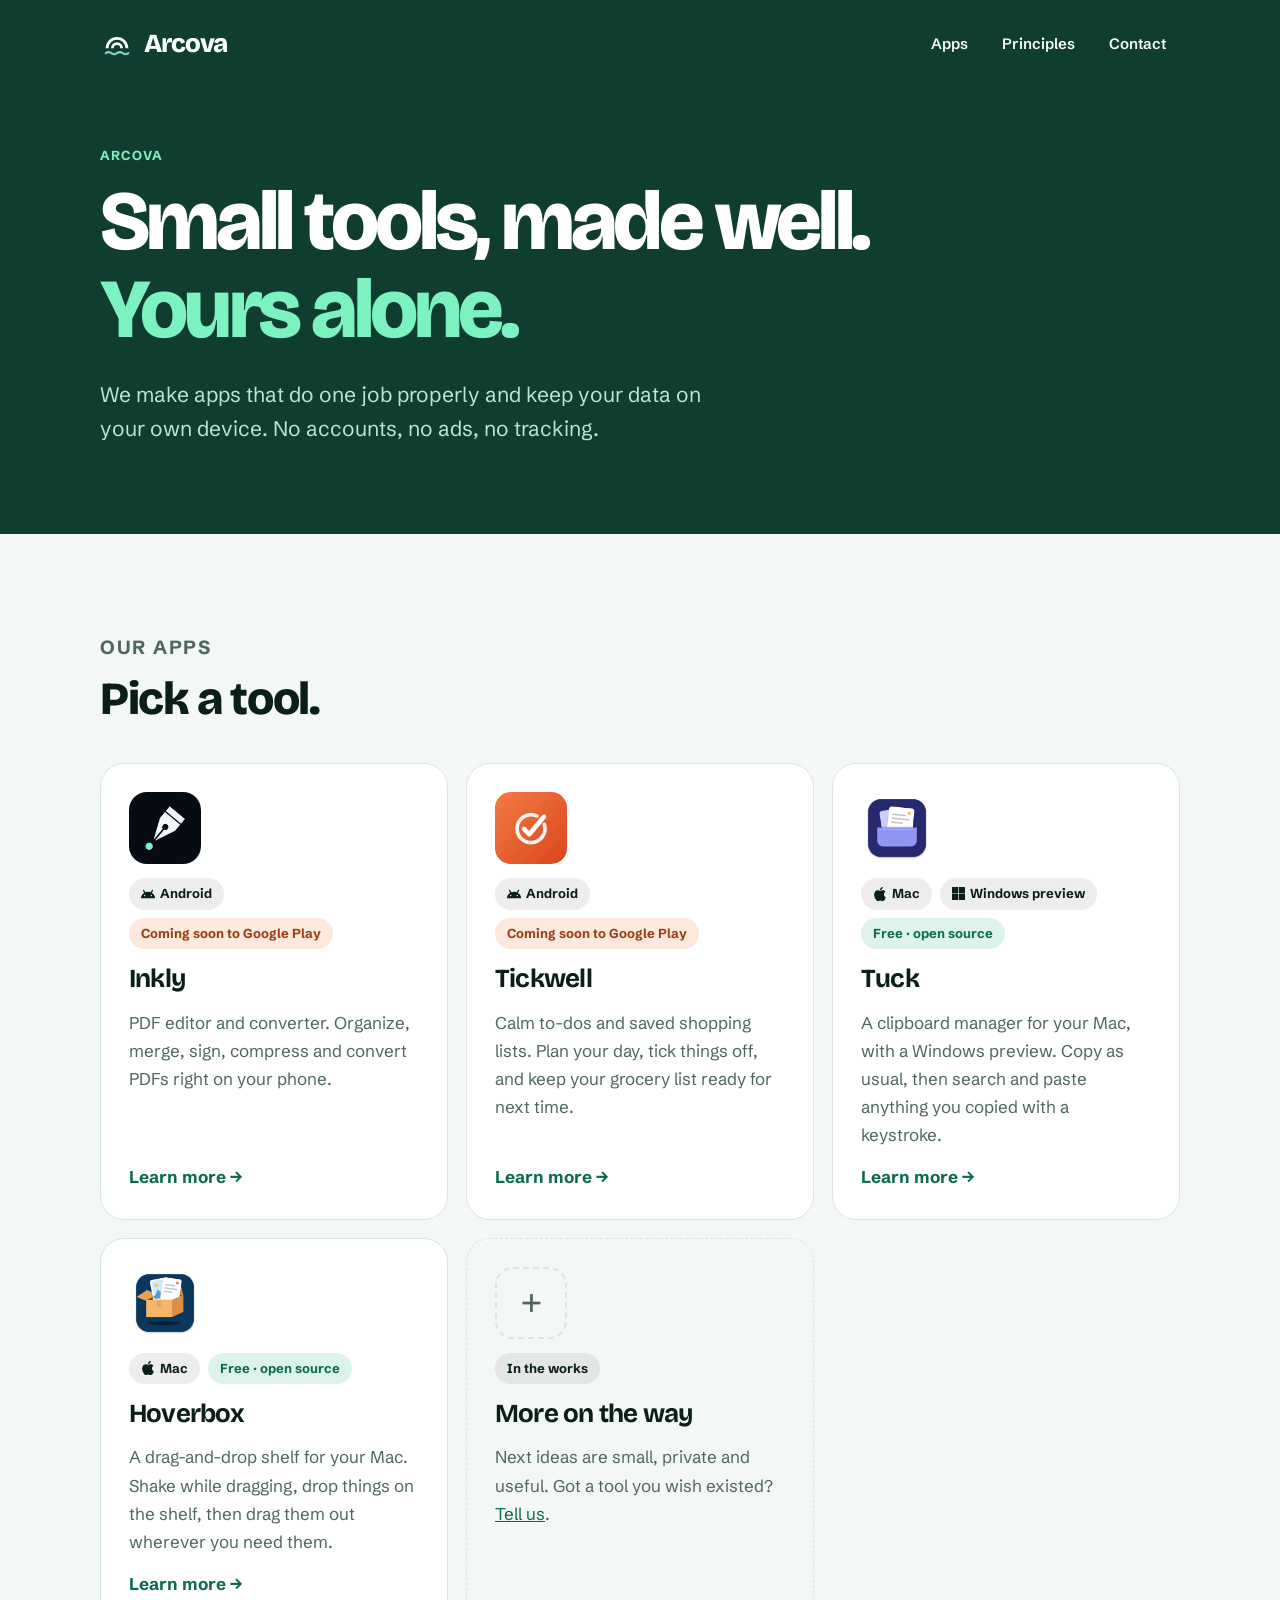
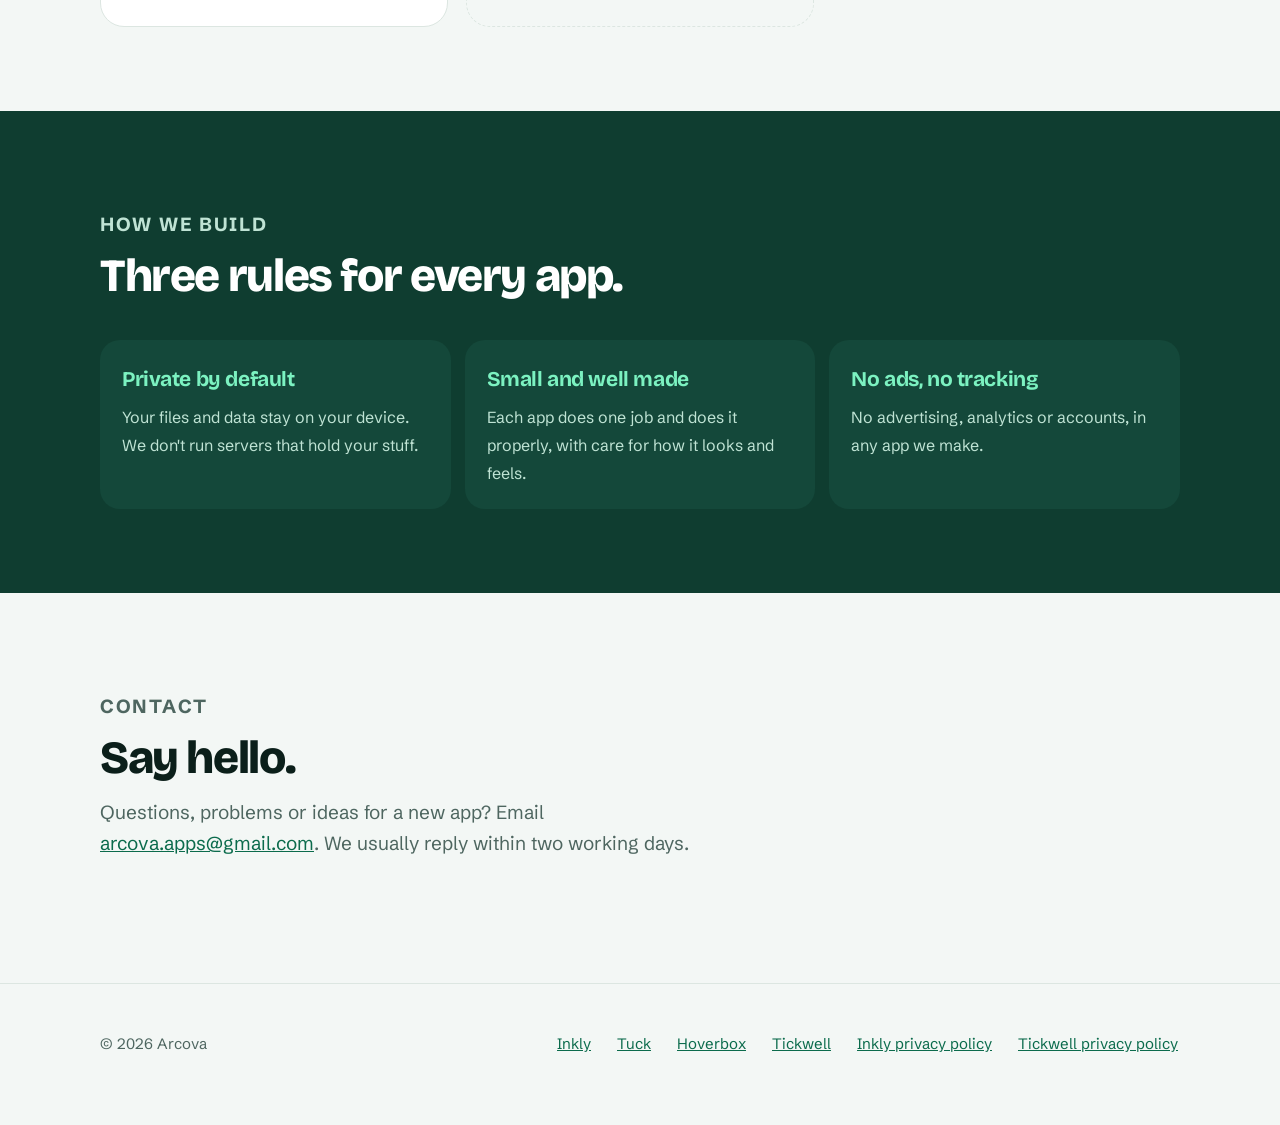
==== commit 2143f039: "Add Tickwell: its page, privacy policy, home card and footer links" ====
--- a/index.html
+++ b/index.html
@@ -60,6 +60,14 @@
       </article>
 
       <article class="app-card">
+        <img src="img/tickwell-icon.png" width="72" height="72" alt="" style="border-radius:22%">
+        <div class="badges"><span class="badge"><i class="plat android" aria-hidden="true"></i>Android</span><span class="badge soon">Coming soon to Google Play</span></div>
+        <h3><a href="tickwell/">Tickwell</a></h3>
+        <p>Calm to-dos and saved shopping lists. Plan your day, tick things off, and keep your grocery list ready for next time.</p>
+        <span class="more" aria-hidden="true">Learn more →</span>
+      </article>
+
+      <article class="app-card">
         <img src="img/tuck-icon.png" width="72" height="72" alt="">
         <div class="badges"><span class="badge"><i class="plat apple" aria-hidden="true"></i>Mac</span><span class="badge"><i class="plat windows" aria-hidden="true"></i>Windows preview</span><span class="badge live">Free · open source</span></div>
         <h3><a href="tuck/">Tuck</a></h3>
@@ -118,7 +126,9 @@
       <li><a href="inkly/">Inkly</a></li>
       <li><a href="tuck/">Tuck</a></li>
       <li><a href="hoverbox/">Hoverbox</a></li>
+      <li><a href="tickwell/">Tickwell</a></li>
       <li><a href="privacy/">Inkly privacy policy</a></li>
+      <li><a href="tickwell/privacy/">Tickwell privacy policy</a></li>
     </ul>
   </div>
 </footer>
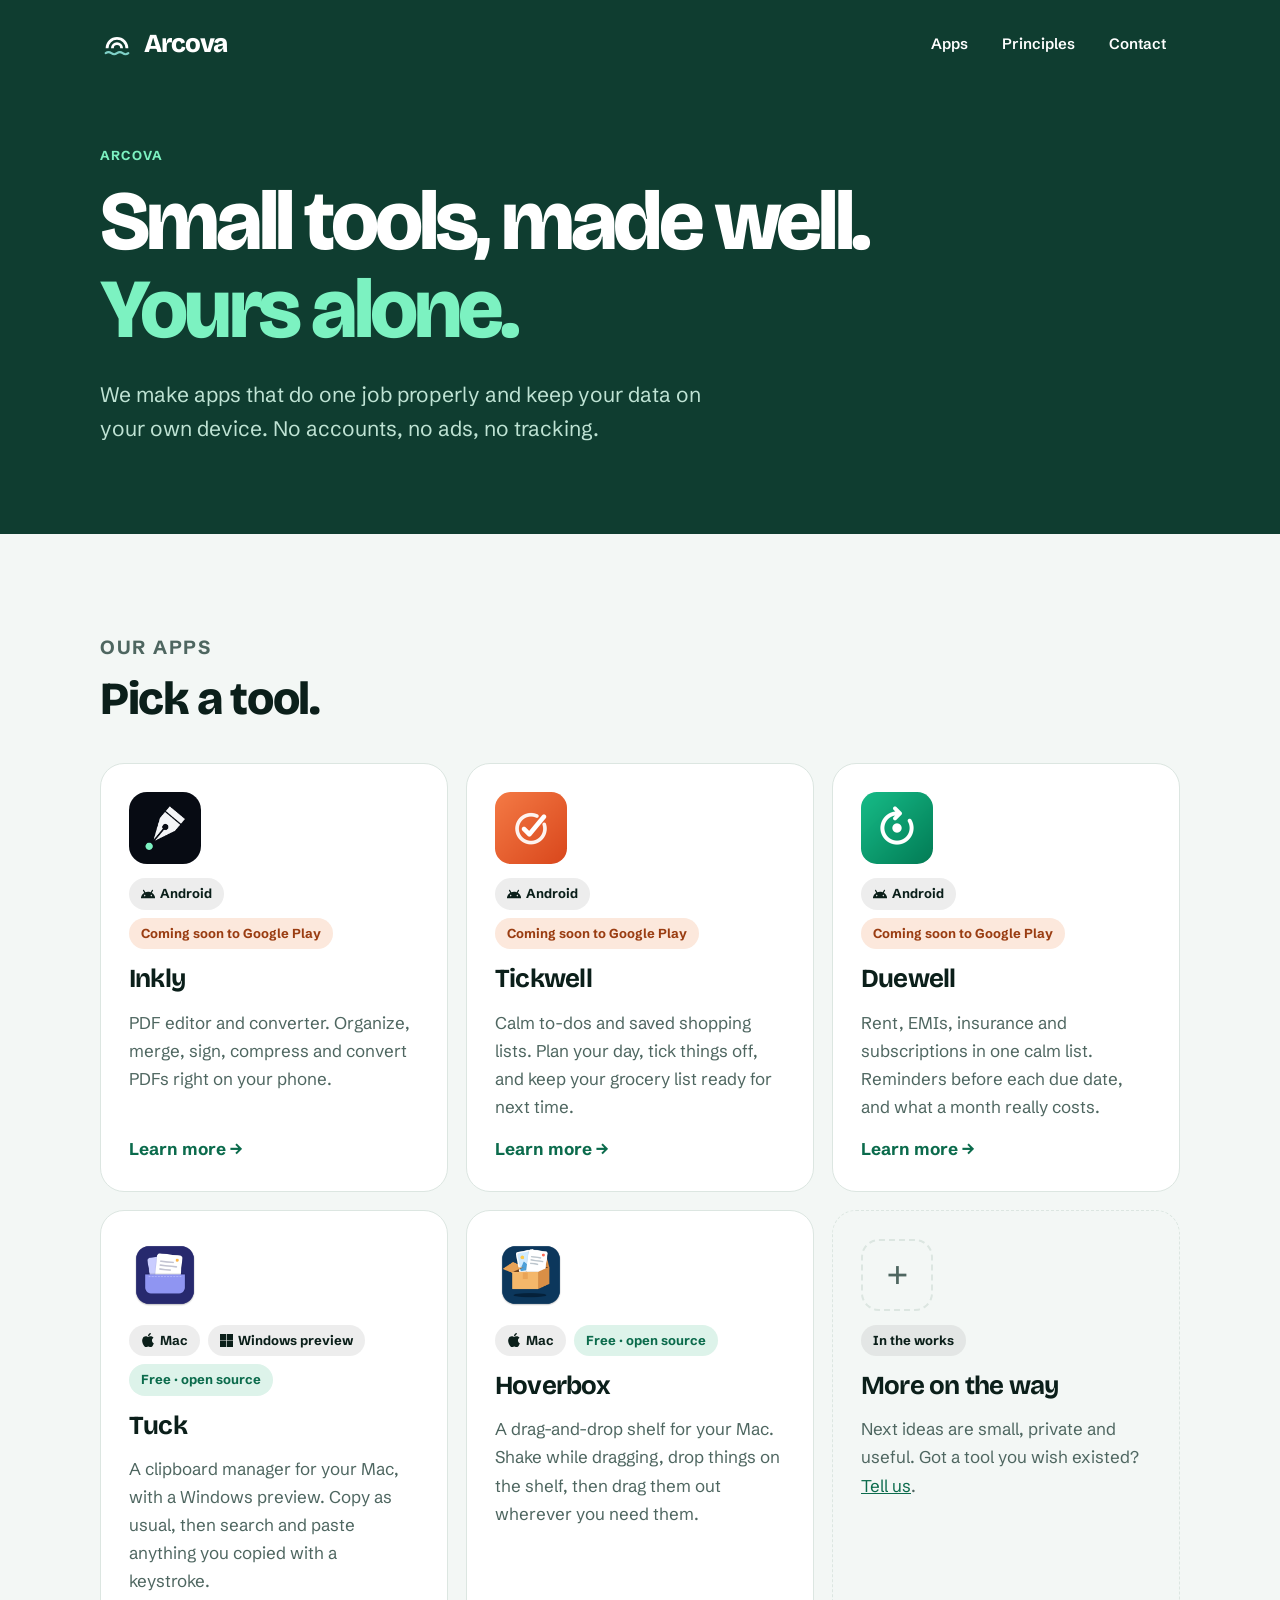
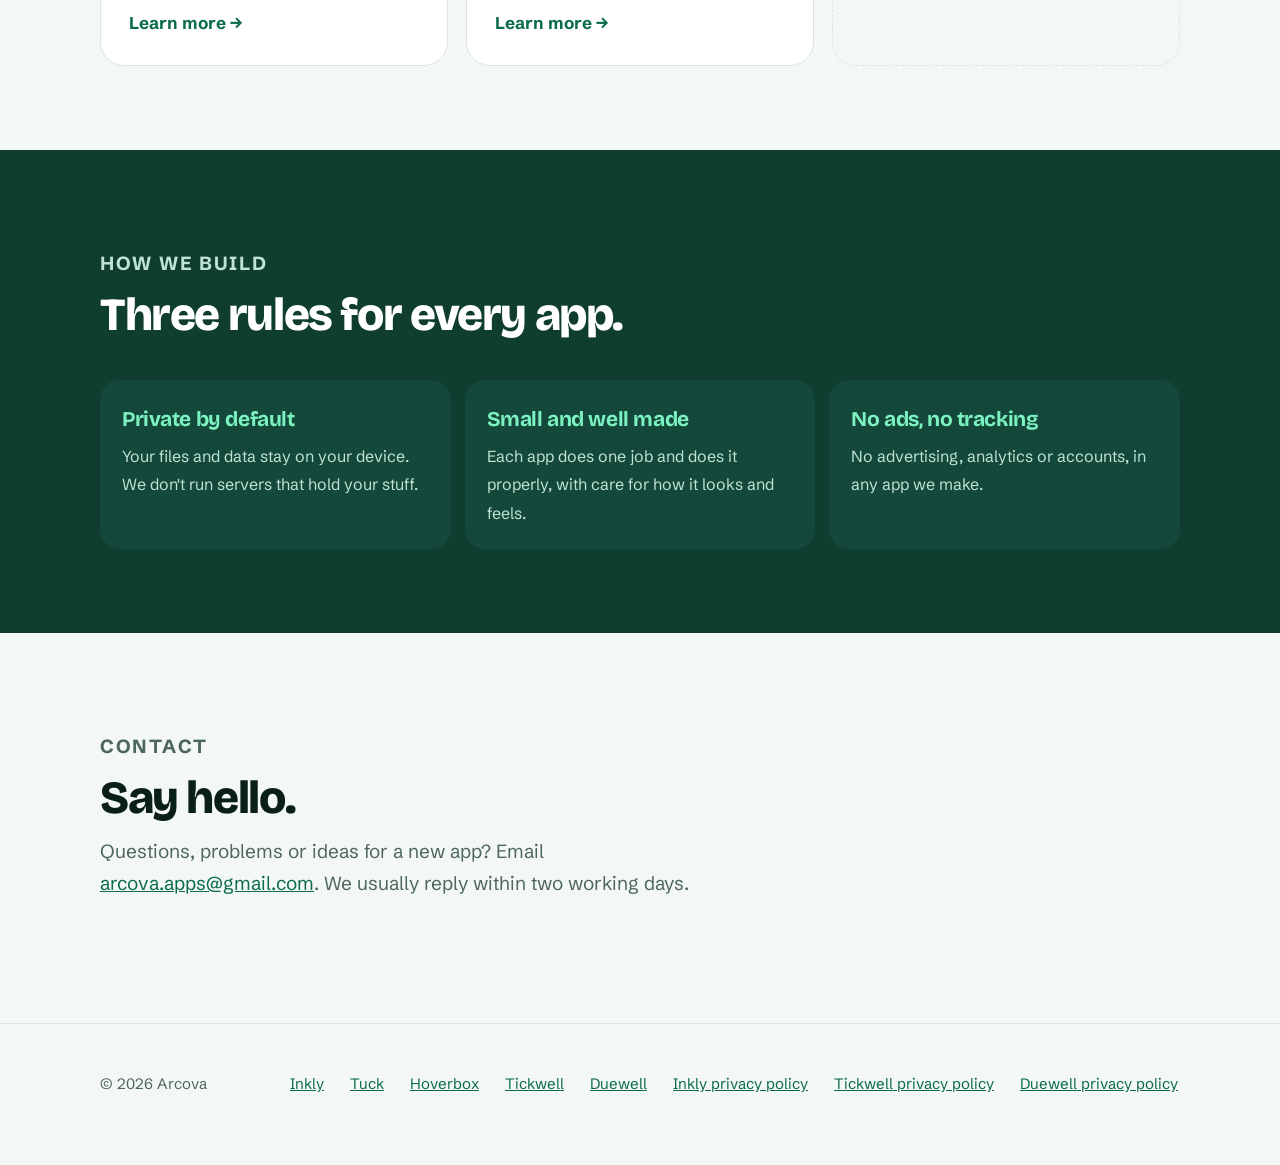
==== commit e54a9fac: "Add Duewell: its page, privacy policy, home card and footer links" ====
--- a/index.html
+++ b/index.html
@@ -68,6 +68,14 @@
       </article>
 
       <article class="app-card">
+        <img src="img/duewell-icon.png" width="72" height="72" alt="" style="border-radius:22%">
+        <div class="badges"><span class="badge"><i class="plat android" aria-hidden="true"></i>Android</span><span class="badge soon">Coming soon to Google Play</span></div>
+        <h3><a href="duewell/">Duewell</a></h3>
+        <p>Rent, EMIs, insurance and subscriptions in one calm list. Reminders before each due date, and what a month really costs.</p>
+        <span class="more" aria-hidden="true">Learn more →</span>
+      </article>
+
+      <article class="app-card">
         <img src="img/tuck-icon.png" width="72" height="72" alt="">
         <div class="badges"><span class="badge"><i class="plat apple" aria-hidden="true"></i>Mac</span><span class="badge"><i class="plat windows" aria-hidden="true"></i>Windows preview</span><span class="badge live">Free · open source</span></div>
         <h3><a href="tuck/">Tuck</a></h3>
@@ -127,8 +135,10 @@
       <li><a href="tuck/">Tuck</a></li>
       <li><a href="hoverbox/">Hoverbox</a></li>
       <li><a href="tickwell/">Tickwell</a></li>
+      <li><a href="duewell/">Duewell</a></li>
       <li><a href="privacy/">Inkly privacy policy</a></li>
       <li><a href="tickwell/privacy/">Tickwell privacy policy</a></li>
+      <li><a href="duewell/privacy/">Duewell privacy policy</a></li>
     </ul>
   </div>
 </footer>
